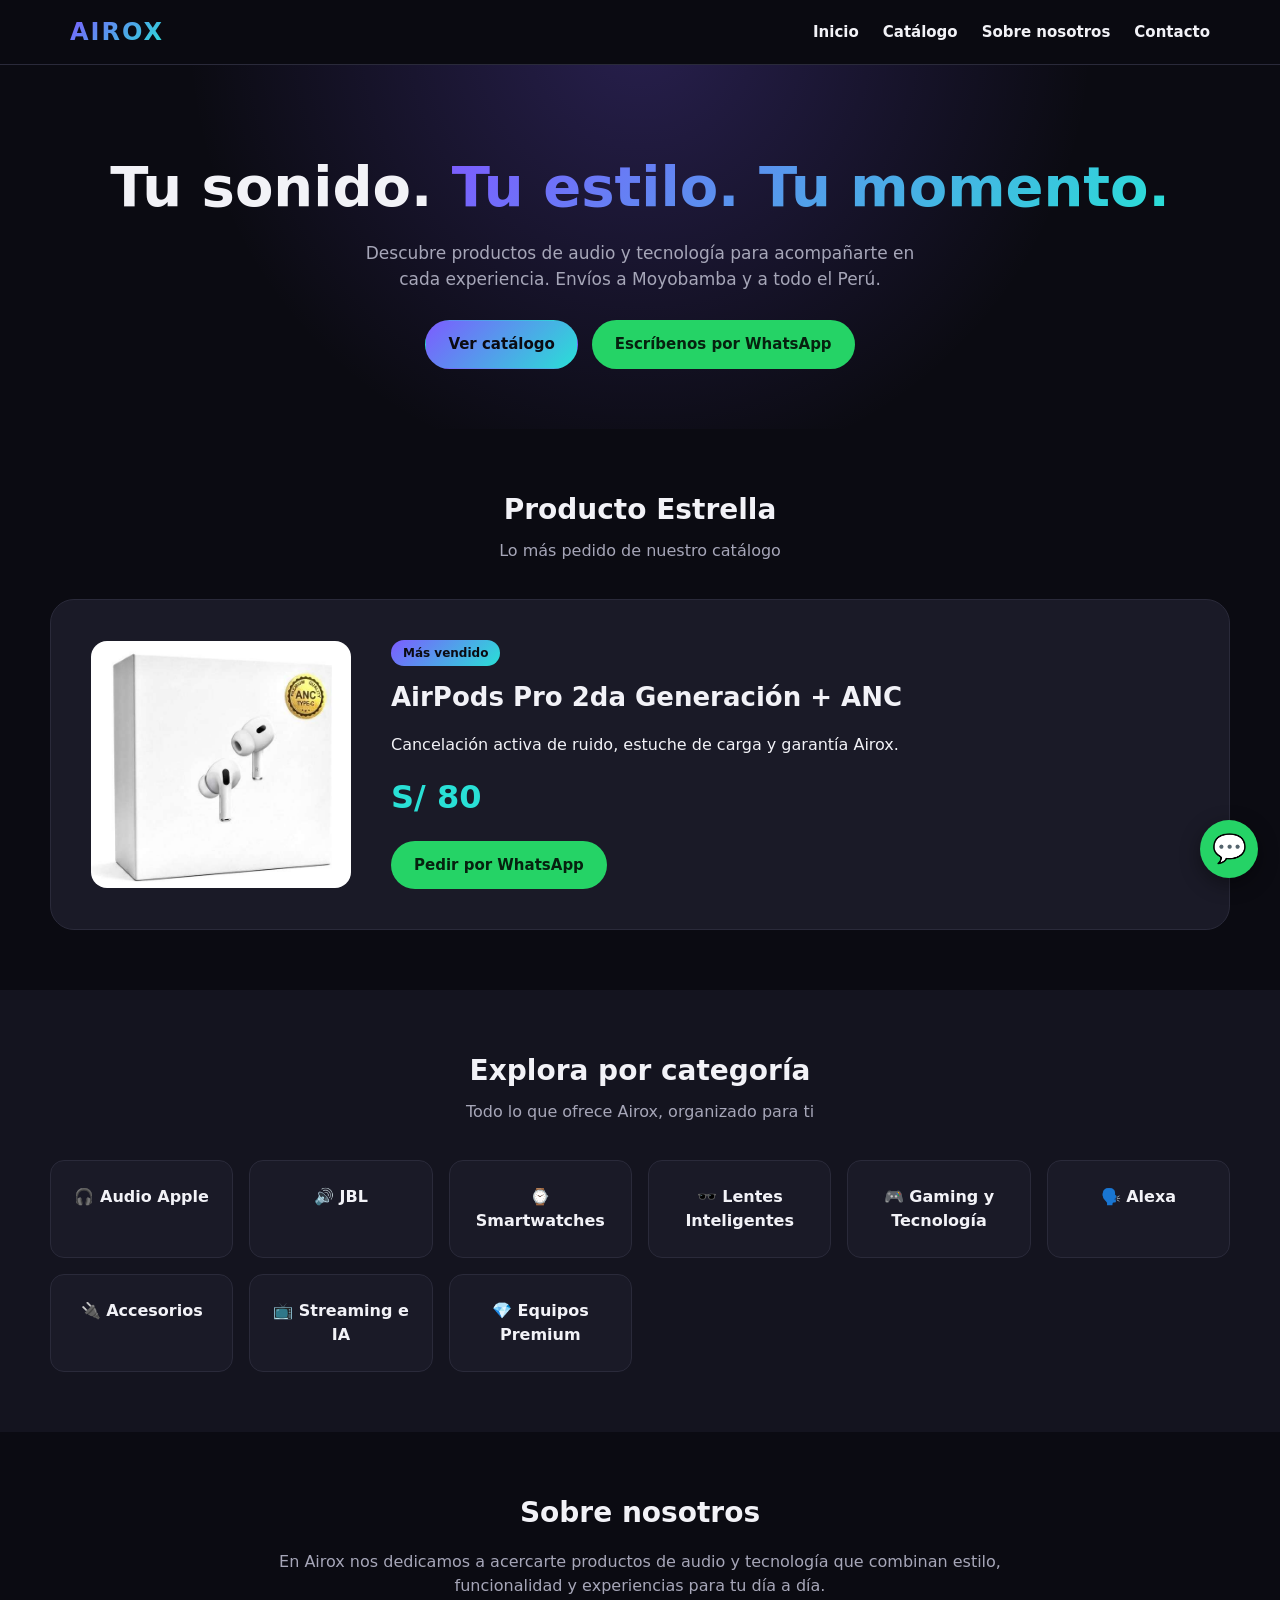
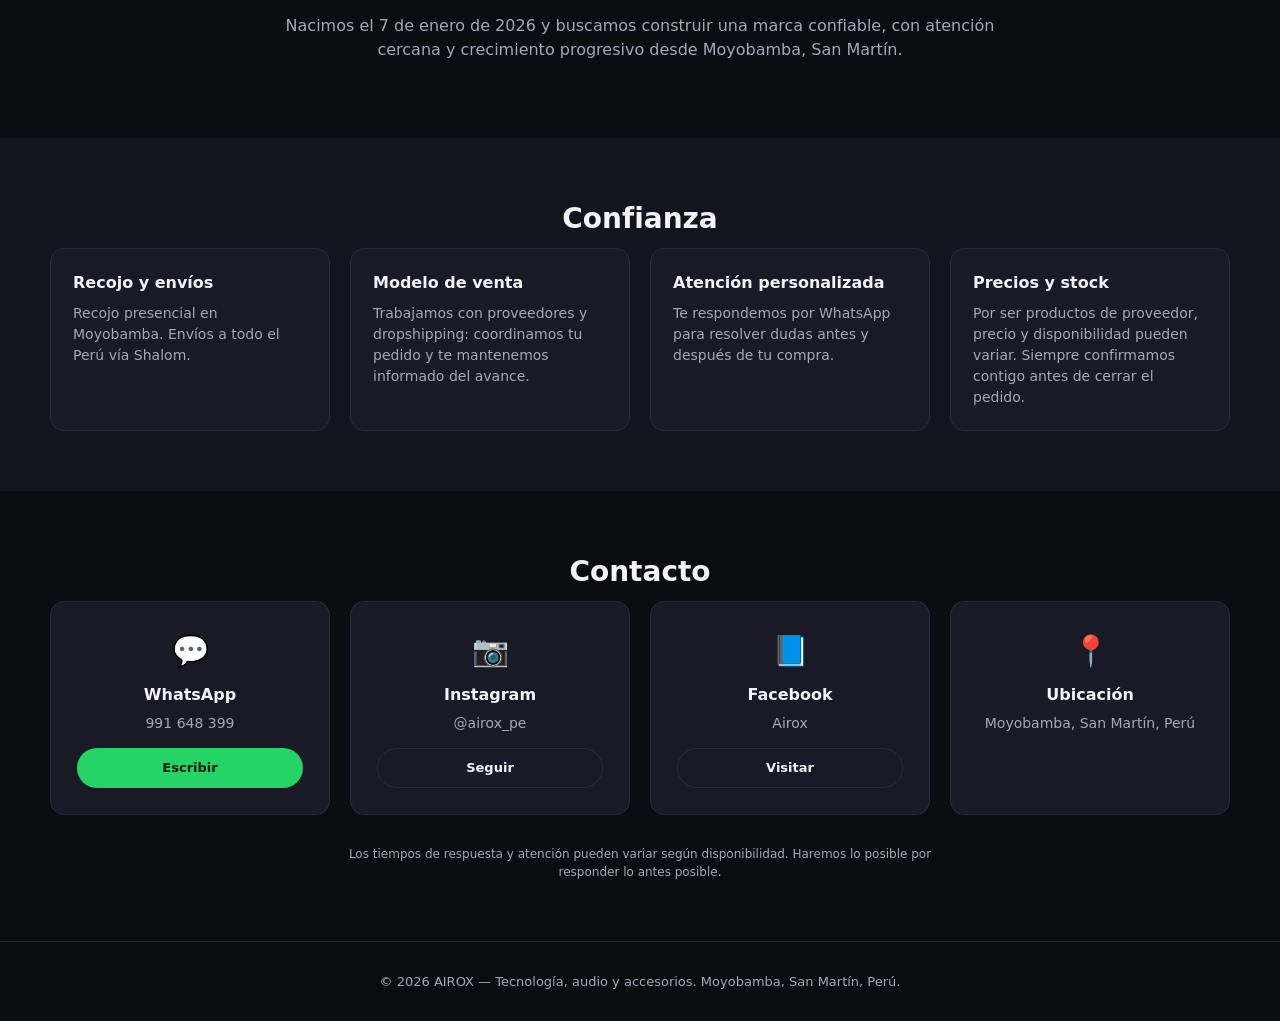
==== index.html @ a7b0555b "Sitio web AIROX: home, catalogo con 60+ productos, WhatsApp checkout" ====
<!DOCTYPE html>
<html lang="es">
<head>
<meta charset="UTF-8">
<meta name="viewport" content="width=device-width, initial-scale=1.0">
<title>AIROX — Tecnología, audio y accesorios</title>
<meta name="description" content="AIROX: AirPods, JBL, smartwatches, gaming y más. Compra online en Moyobamba y todo el Perú vía Shalom. Atención por WhatsApp.">
<link rel="icon" href="data:,">
<link rel="stylesheet" href="css/style.css">
</head>
<body>

<header class="site">
  <nav class="nav">
    <a href="index.html" class="logo">AIROX</a>
    <button class="nav-toggle" aria-label="Menú">&#9776;</button>
    <div class="nav-links">
      <a href="index.html">Inicio</a>
      <a href="catalogo.html">Catálogo</a>
      <a href="index.html#sobre-nosotros">Sobre nosotros</a>
      <a href="index.html#contacto">Contacto</a>
    </div>
  </nav>
</header>

<section class="hero">
  <h1>Tu sonido. <span class="tagline">Tu estilo. Tu momento.</span></h1>
  <p>Descubre productos de audio y tecnología para acompañarte en cada experiencia. Envíos a Moyobamba y a todo el Perú.</p>
  <div class="actions">
    <a class="btn btn-primary" href="catalogo.html">Ver catálogo</a>
    <a class="btn btn-whatsapp" target="_blank" rel="noopener" href="https://wa.me/51991648399?text=Hola%20Airox!%20Quiero%20saber%20m%C3%A1s%20de%20sus%20productos">Escríbenos por WhatsApp</a>
  </div>
</section>

<section id="destacado">
  <h2 class="section-title">Producto Estrella</h2>
  <p class="section-sub">Lo más pedido de nuestro catálogo</p>
  <div class="featured-card">
    <img src="images/products/airpods-pro-2.png" alt="AirPods Pro 2da Generación">
    <div class="featured-info">
      <span class="badge">Más vendido</span>
      <h3>AirPods Pro 2da Generación + ANC</h3>
      <p>Cancelación activa de ruido, estuche de carga y garantía Airox.</p>
      <div class="featured-price">S/ 80</div>
      <a class="btn btn-whatsapp" target="_blank" rel="noopener" href="https://wa.me/51991648399?text=Hola%20Airox!%20Quiero%20pedir%3A%20AirPods%20Pro%202da%20Generaci%C3%B3n%20%2B%20ANC%20(S%2F80)">Pedir por WhatsApp</a>
    </div>
  </div>
</section>

<section id="categorias" style="background:var(--bg-alt)">
  <h2 class="section-title">Explora por categoría</h2>
  <p class="section-sub">Todo lo que ofrece Airox, organizado para ti</p>
  <div class="cat-grid">
    <a class="cat-card" href="catalogo.html?cat=apple-audio">🎧 Audio Apple</a>
    <a class="cat-card" href="catalogo.html?cat=jbl">🔊 JBL</a>
    <a class="cat-card" href="catalogo.html?cat=wearables">⌚ Smartwatches</a>
    <a class="cat-card" href="catalogo.html?cat=lentes">🕶️ Lentes Inteligentes</a>
    <a class="cat-card" href="catalogo.html?cat=gaming-tech">🎮 Gaming y Tecnología</a>
    <a class="cat-card" href="catalogo.html?cat=alexa">🗣️ Alexa</a>
    <a class="cat-card" href="catalogo.html?cat=accesorios">🔌 Accesorios</a>
    <a class="cat-card" href="catalogo.html?cat=streaming">📺 Streaming e IA</a>
    <a class="cat-card" href="catalogo.html?cat=premium">💎 Equipos Premium</a>
  </div>
</section>

<section id="sobre-nosotros">
  <h2 class="section-title">Sobre nosotros</h2>
  <div class="about-box">
    <p>En Airox nos dedicamos a acercarte productos de audio y tecnología que combinan estilo, funcionalidad y experiencias para tu día a día.</p>
    <p>Nacimos el 7 de enero de 2026 y buscamos construir una marca confiable, con atención cercana y crecimiento progresivo desde Moyobamba, San Martín.</p>
  </div>
</section>

<section id="confianza" style="background:var(--bg-alt)">
  <h2 class="section-title">Confianza</h2>
  <div class="trust-grid">
    <div class="trust-card">
      <h4>Recojo y envíos</h4>
      <p>Recojo presencial en Moyobamba. Envíos a todo el Perú vía Shalom.</p>
    </div>
    <div class="trust-card">
      <h4>Modelo de venta</h4>
      <p>Trabajamos con proveedores y dropshipping: coordinamos tu pedido y te mantenemos informado del avance.</p>
    </div>
    <div class="trust-card">
      <h4>Atención personalizada</h4>
      <p>Te respondemos por WhatsApp para resolver dudas antes y después de tu compra.</p>
    </div>
    <div class="trust-card">
      <h4>Precios y stock</h4>
      <p>Por ser productos de proveedor, precio y disponibilidad pueden variar. Siempre confirmamos contigo antes de cerrar el pedido.</p>
    </div>
  </div>
</section>

<section id="contacto">
  <h2 class="section-title">Contacto</h2>
  <div class="contact-grid">
    <div class="contact-card">
      <div class="icon">💬</div>
      <h4>WhatsApp</h4>
      <p>991 648 399</p>
      <a class="btn btn-whatsapp btn-sm" target="_blank" rel="noopener" href="https://wa.me/51991648399">Escribir</a>
    </div>
    <div class="contact-card">
      <div class="icon">📷</div>
      <h4>Instagram</h4>
      <p>@airox_pe</p>
      <a class="btn btn-outline btn-sm" target="_blank" rel="noopener" href="https://www.instagram.com/airox_pe/">Seguir</a>
    </div>
    <div class="contact-card">
      <div class="icon">📘</div>
      <h4>Facebook</h4>
      <p>Airox</p>
      <a class="btn btn-outline btn-sm" target="_blank" rel="noopener" href="https://www.facebook.com/profile.php?id=61585965487130">Visitar</a>
    </div>
    <div class="contact-card">
      <div class="icon">📍</div>
      <h4>Ubicación</h4>
      <p>Moyobamba, San Martín, Perú</p>
    </div>
  </div>
  <p class="disclaimer">Los tiempos de respuesta y atención pueden variar según disponibilidad. Haremos lo posible por responder lo antes posible.</p>
</section>

<footer>
  &copy; 2026 AIROX — Tecnología, audio y accesorios. Moyobamba, San Martín, Perú.
</footer>

<a class="wa-float" target="_blank" rel="noopener" href="https://wa.me/51991648399" aria-label="WhatsApp">💬</a>

<script src="js/main.js"></script>
</body>
</html>
---- css/style.css ----
:root {
  --bg: #0b0b12;
  --bg-alt: #14141f;
  --card: #1a1a27;
  --border: #2a2a3a;
  --text: #f2f2f7;
  --text-dim: #a6a6b8;
  --accent: #7c5cff;
  --accent-2: #29e0d6;
  --gradient: linear-gradient(135deg, #7c5cff, #29e0d6);
  --radius: 14px;
  --maxw: 1180px;
}

* { box-sizing: border-box; }

html { scroll-behavior: smooth; }

body {
  margin: 0;
  background: var(--bg);
  color: var(--text);
  font-family: "Segoe UI", system-ui, -apple-system, sans-serif;
  line-height: 1.5;
}

a { color: inherit; text-decoration: none; }

img { max-width: 100%; display: block; }

.wrap {
  max-width: var(--maxw);
  margin: 0 auto;
  padding: 0 20px;
}

/* Header */
header.site {
  position: sticky;
  top: 0;
  z-index: 50;
  background: rgba(11, 11, 18, 0.85);
  backdrop-filter: blur(10px);
  border-bottom: 1px solid var(--border);
}

.nav {
  display: flex;
  align-items: center;
  justify-content: space-between;
  padding: 14px 20px;
  max-width: var(--maxw);
  margin: 0 auto;
}

.logo {
  font-size: 24px;
  font-weight: 800;
  letter-spacing: 2px;
  background: var(--gradient);
  -webkit-background-clip: text;
  background-clip: text;
  color: transparent;
}

.nav-links {
  display: flex;
  gap: 24px;
  font-size: 15px;
  font-weight: 600;
}

.nav-links a:hover { color: var(--accent-2); }

.nav-toggle {
  display: none;
  background: none;
  border: none;
  color: var(--text);
  font-size: 26px;
  cursor: pointer;
}

@media (max-width: 720px) {
  .nav-links {
    position: fixed;
    top: 60px;
    left: 0;
    right: 0;
    background: var(--bg-alt);
    flex-direction: column;
    padding: 18px 20px;
    gap: 16px;
    border-bottom: 1px solid var(--border);
    display: none;
  }
  .nav-links.open { display: flex; }
  .nav-toggle { display: block; }
}

/* Buttons */
.btn {
  display: inline-flex;
  align-items: center;
  gap: 8px;
  padding: 12px 22px;
  border-radius: 999px;
  font-weight: 700;
  font-size: 15px;
  border: 1px solid transparent;
  cursor: pointer;
}

.btn-primary {
  background: var(--gradient);
  color: #0b0b12;
}

.btn-outline {
  border-color: var(--border);
  color: var(--text);
}

.btn-whatsapp {
  background: #25D366;
  color: #06210f;
}

.btn-sm { padding: 9px 16px; font-size: 13px; width: 100%; justify-content: center; }

/* Hero */
.hero {
  padding: 80px 20px 60px;
  text-align: center;
  background: radial-gradient(circle at 50% -10%, rgba(124,92,255,0.25), transparent 60%);
}

.hero h1 {
  font-size: clamp(32px, 6vw, 56px);
  margin: 0 0 12px;
  font-weight: 800;
}

.hero .tagline {
  background: var(--gradient);
  -webkit-background-clip: text;
  background-clip: text;
  color: transparent;
}

.hero p {
  color: var(--text-dim);
  max-width: 560px;
  margin: 0 auto 28px;
  font-size: 17px;
}

.hero .actions {
  display: flex;
  gap: 14px;
  justify-content: center;
  flex-wrap: wrap;
}

/* Sections */
section { padding: 60px 20px; }

.section-title {
  font-size: 28px;
  font-weight: 800;
  margin: 0 0 8px;
  text-align: center;
}

.section-sub {
  text-align: center;
  color: var(--text-dim);
  margin: 0 0 36px;
}

/* Destacado */
.featured-card {
  display: flex;
  align-items: center;
  gap: 40px;
  background: var(--card);
  border: 1px solid var(--border);
  border-radius: 24px;
  padding: 40px;
  max-width: var(--maxw);
  margin: 0 auto;
  flex-wrap: wrap;
}

.featured-card img {
  width: 260px;
  margin: 0 auto;
  border-radius: 16px;
}

.featured-info { flex: 1; min-width: 240px; }

.badge {
  display: inline-block;
  background: var(--gradient);
  color: #0b0b12;
  font-weight: 700;
  font-size: 12px;
  padding: 4px 12px;
  border-radius: 999px;
  margin-bottom: 12px;
}

.featured-info h3 { font-size: 26px; margin: 0 0 10px; }
.featured-price { font-size: 32px; font-weight: 800; color: var(--accent-2); margin: 10px 0 20px; }

/* Category grid (home) */
.cat-grid {
  display: grid;
  grid-template-columns: repeat(auto-fit, minmax(180px, 1fr));
  gap: 16px;
  max-width: var(--maxw);
  margin: 0 auto;
}

.cat-card {
  background: var(--card);
  border: 1px solid var(--border);
  border-radius: var(--radius);
  padding: 24px 16px;
  text-align: center;
  font-weight: 700;
  transition: transform .15s, border-color .15s;
}

.cat-card:hover { transform: translateY(-4px); border-color: var(--accent); }

/* Product grid */
.filters {
  display: flex;
  gap: 10px;
  flex-wrap: wrap;
  justify-content: center;
  margin-bottom: 30px;
}

.filter-btn {
  padding: 8px 16px;
  border-radius: 999px;
  border: 1px solid var(--border);
  background: transparent;
  color: var(--text-dim);
  font-size: 13px;
  font-weight: 600;
  cursor: pointer;
}

.filter-btn.active {
  background: var(--gradient);
  color: #0b0b12;
  border-color: transparent;
}

.search-box {
  max-width: 420px;
  margin: 0 auto 30px;
}

.search-box input {
  width: 100%;
  padding: 12px 16px;
  border-radius: 999px;
  border: 1px solid var(--border);
  background: var(--bg-alt);
  color: var(--text);
  font-size: 15px;
}

.product-grid {
  display: grid;
  grid-template-columns: repeat(auto-fill, minmax(220px, 1fr));
  gap: 18px;
  max-width: var(--maxw);
  margin: 0 auto;
}

.product-card {
  background: var(--card);
  border: 1px solid var(--border);
  border-radius: var(--radius);
  overflow: hidden;
  display: flex;
  flex-direction: column;
}

.product-img {
  aspect-ratio: 1 / 1;
  background: #fff;
  display: flex;
  align-items: center;
  justify-content: center;
  overflow: hidden;
}

.product-img img { width: 100%; height: 100%; object-fit: contain; padding: 10px; }

.product-img.placeholder {
  background: var(--bg-alt);
  color: var(--text-dim);
  font-size: 13px;
  text-align: center;
  padding: 20px;
}

.product-body { padding: 14px 16px 16px; display: flex; flex-direction: column; gap: 8px; flex: 1; }

.product-body h4 { margin: 0; font-size: 15px; font-weight: 700; }

.product-nota { font-size: 12px; color: var(--text-dim); margin: 0; }

.product-price { font-size: 18px; font-weight: 800; color: var(--accent-2); margin: 4px 0; }

.product-price.consultar { font-size: 14px; color: var(--text-dim); }

.no-results { text-align: center; color: var(--text-dim); padding: 40px 0; grid-column: 1/-1; }

/* Sobre nosotros / confianza */
.about-box, .trust-grid {
  max-width: 760px;
  margin: 0 auto;
  color: var(--text-dim);
  font-size: 16px;
  text-align: center;
}

.trust-grid {
  max-width: var(--maxw);
  display: grid;
  grid-template-columns: repeat(auto-fit, minmax(220px, 1fr));
  gap: 20px;
  text-align: left;
}

.trust-card {
  background: var(--card);
  border: 1px solid var(--border);
  border-radius: var(--radius);
  padding: 22px;
}

.trust-card h4 { margin: 0 0 8px; color: var(--text); }
.trust-card p { margin: 0; font-size: 14px; }

/* Contacto */
.contact-grid {
  display: grid;
  grid-template-columns: repeat(auto-fit, minmax(220px, 1fr));
  gap: 20px;
  max-width: var(--maxw);
  margin: 0 auto;
}

.contact-card {
  background: var(--card);
  border: 1px solid var(--border);
  border-radius: var(--radius);
  padding: 26px;
  text-align: center;
}

.contact-card .icon { font-size: 30px; margin-bottom: 10px; }
.contact-card h4 { margin: 0 0 6px; }
.contact-card p { color: var(--text-dim); font-size: 14px; margin: 0 0 14px; }

/* Footer */
footer {
  border-top: 1px solid var(--border);
  padding: 30px 20px;
  text-align: center;
  color: var(--text-dim);
  font-size: 13px;
}

/* Floating WhatsApp button */
.wa-float {
  position: fixed;
  bottom: 22px;
  right: 22px;
  background: #25D366;
  color: #06210f;
  width: 58px;
  height: 58px;
  border-radius: 50%;
  display: flex;
  align-items: center;
  justify-content: center;
  font-size: 28px;
  box-shadow: 0 6px 20px rgba(0,0,0,0.4);
  z-index: 60;
}

.disclaimer {
  text-align: center;
  color: var(--text-dim);
  font-size: 12px;
  max-width: 640px;
  margin: 30px auto 0;
}
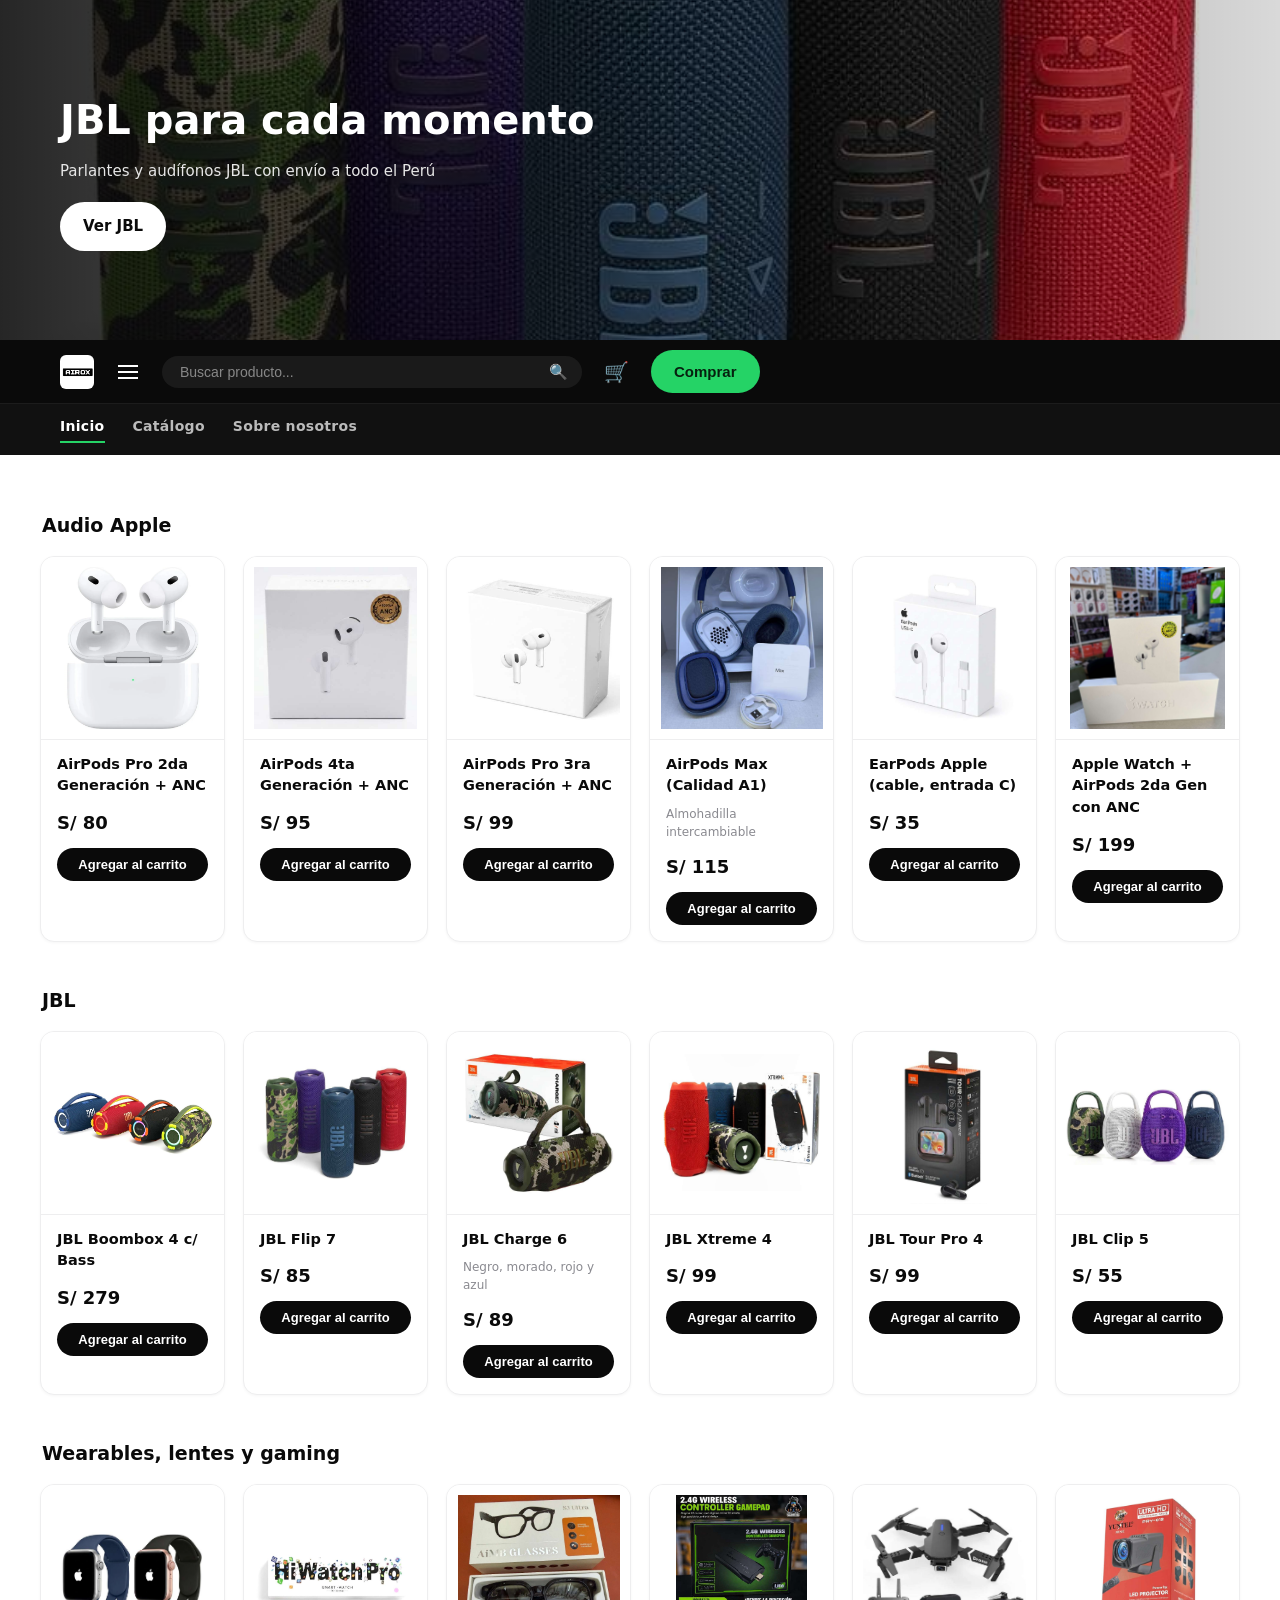
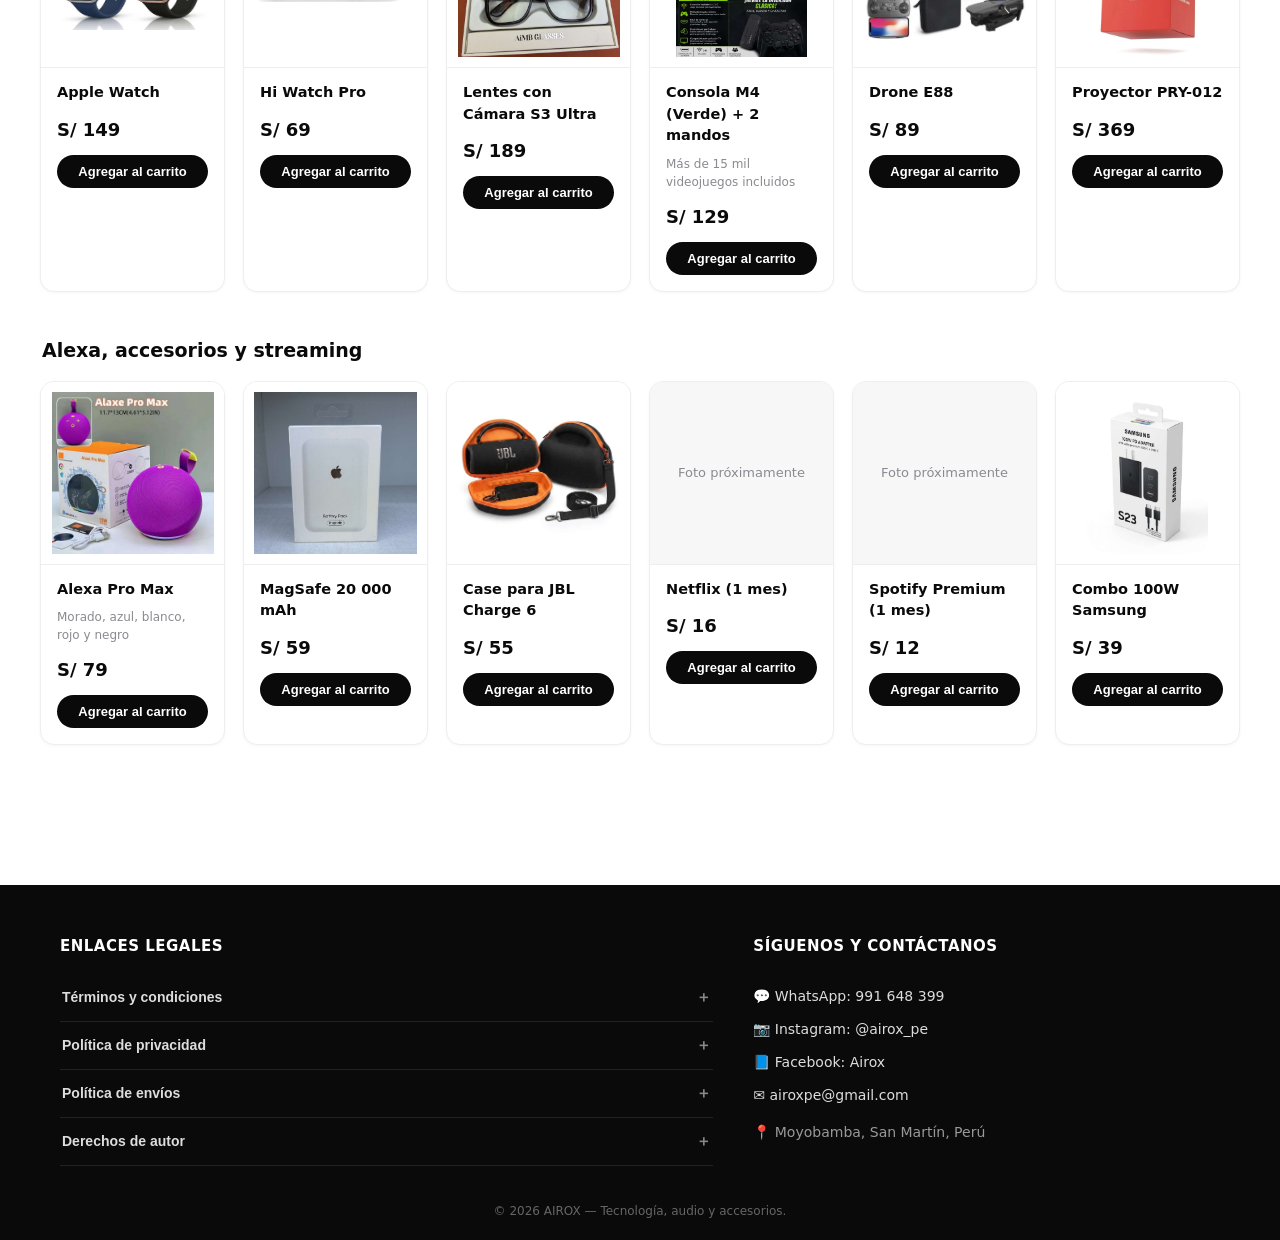
==== commit a6ff2ac8: "Rediseno completo: tema blanco/negro, carrusel hero, carrito con WhatsApp, menu de categorias, tabs " ====
--- a/index.html
+++ b/index.html
@@ -5,130 +5,27 @@
 <meta name="viewport" content="width=device-width, initial-scale=1.0">
 <title>AIROX — Tecnología, audio y accesorios</title>
 <meta name="description" content="AIROX: AirPods, JBL, smartwatches, gaming y más. Compra online en Moyobamba y todo el Perú vía Shalom. Atención por WhatsApp.">
-<link rel="icon" href="data:,">
+<link rel="icon" href="images/brand/favicon.jpg">
 <link rel="stylesheet" href="css/style.css">
 </head>
 <body>
 
-<header class="site">
-  <nav class="nav">
-    <a href="index.html" class="logo">AIROX</a>
-    <button class="nav-toggle" aria-label="Menú">&#9776;</button>
-    <div class="nav-links">
-      <a href="index.html">Inicio</a>
-      <a href="catalogo.html">Catálogo</a>
-      <a href="index.html#sobre-nosotros">Sobre nosotros</a>
-      <a href="index.html#contacto">Contacto</a>
-    </div>
-  </nav>
-</header>
+<div id="site-header"></div>
 
-<section class="hero">
-  <h1>Tu sonido. <span class="tagline">Tu estilo. Tu momento.</span></h1>
-  <p>Descubre productos de audio y tecnología para acompañarte en cada experiencia. Envíos a Moyobamba y a todo el Perú.</p>
-  <div class="actions">
-    <a class="btn btn-primary" href="catalogo.html">Ver catálogo</a>
-    <a class="btn btn-whatsapp" target="_blank" rel="noopener" href="https://wa.me/51991648399?text=Hola%20Airox!%20Quiero%20saber%20m%C3%A1s%20de%20sus%20productos">Escríbenos por WhatsApp</a>
-  </div>
-</section>
+<section id="featured-home"></section>
 
-<section id="destacado">
-  <h2 class="section-title">Producto Estrella</h2>
-  <p class="section-sub">Lo más pedido de nuestro catálogo</p>
-  <div class="featured-card">
-    <img src="images/products/airpods-pro-2.png" alt="AirPods Pro 2da Generación">
-    <div class="featured-info">
-      <span class="badge">Más vendido</span>
-      <h3>AirPods Pro 2da Generación + ANC</h3>
-      <p>Cancelación activa de ruido, estuche de carga y garantía Airox.</p>
-      <div class="featured-price">S/ 80</div>
-      <a class="btn btn-whatsapp" target="_blank" rel="noopener" href="https://wa.me/51991648399?text=Hola%20Airox!%20Quiero%20pedir%3A%20AirPods%20Pro%202da%20Generaci%C3%B3n%20%2B%20ANC%20(S%2F80)">Pedir por WhatsApp</a>
-    </div>
-  </div>
-</section>
+<div id="site-footer"></div>
 
-<section id="categorias" style="background:var(--bg-alt)">
-  <h2 class="section-title">Explora por categoría</h2>
-  <p class="section-sub">Todo lo que ofrece Airox, organizado para ti</p>
-  <div class="cat-grid">
-    <a class="cat-card" href="catalogo.html?cat=apple-audio">🎧 Audio Apple</a>
-    <a class="cat-card" href="catalogo.html?cat=jbl">🔊 JBL</a>
-    <a class="cat-card" href="catalogo.html?cat=wearables">⌚ Smartwatches</a>
-    <a class="cat-card" href="catalogo.html?cat=lentes">🕶️ Lentes Inteligentes</a>
-    <a class="cat-card" href="catalogo.html?cat=gaming-tech">🎮 Gaming y Tecnología</a>
-    <a class="cat-card" href="catalogo.html?cat=alexa">🗣️ Alexa</a>
-    <a class="cat-card" href="catalogo.html?cat=accesorios">🔌 Accesorios</a>
-    <a class="cat-card" href="catalogo.html?cat=streaming">📺 Streaming e IA</a>
-    <a class="cat-card" href="catalogo.html?cat=premium">💎 Equipos Premium</a>
-  </div>
-</section>
-
-<section id="sobre-nosotros">
-  <h2 class="section-title">Sobre nosotros</h2>
-  <div class="about-box">
-    <p>En Airox nos dedicamos a acercarte productos de audio y tecnología que combinan estilo, funcionalidad y experiencias para tu día a día.</p>
-    <p>Nacimos el 7 de enero de 2026 y buscamos construir una marca confiable, con atención cercana y crecimiento progresivo desde Moyobamba, San Martín.</p>
-  </div>
-</section>
-
-<section id="confianza" style="background:var(--bg-alt)">
-  <h2 class="section-title">Confianza</h2>
-  <div class="trust-grid">
-    <div class="trust-card">
-      <h4>Recojo y envíos</h4>
-      <p>Recojo presencial en Moyobamba. Envíos a todo el Perú vía Shalom.</p>
-    </div>
-    <div class="trust-card">
-      <h4>Modelo de venta</h4>
-      <p>Trabajamos con proveedores y dropshipping: coordinamos tu pedido y te mantenemos informado del avance.</p>
-    </div>
-    <div class="trust-card">
-      <h4>Atención personalizada</h4>
-      <p>Te respondemos por WhatsApp para resolver dudas antes y después de tu compra.</p>
-    </div>
-    <div class="trust-card">
-      <h4>Precios y stock</h4>
-      <p>Por ser productos de proveedor, precio y disponibilidad pueden variar. Siempre confirmamos contigo antes de cerrar el pedido.</p>
-    </div>
-  </div>
-</section>
-
-<section id="contacto">
-  <h2 class="section-title">Contacto</h2>
-  <div class="contact-grid">
-    <div class="contact-card">
-      <div class="icon">💬</div>
-      <h4>WhatsApp</h4>
-      <p>991 648 399</p>
-      <a class="btn btn-whatsapp btn-sm" target="_blank" rel="noopener" href="https://wa.me/51991648399">Escribir</a>
-    </div>
-    <div class="contact-card">
-      <div class="icon">📷</div>
-      <h4>Instagram</h4>
-      <p>@airox_pe</p>
-      <a class="btn btn-outline btn-sm" target="_blank" rel="noopener" href="https://www.instagram.com/airox_pe/">Seguir</a>
-    </div>
-    <div class="contact-card">
-      <div class="icon">📘</div>
-      <h4>Facebook</h4>
-      <p>Airox</p>
-      <a class="btn btn-outline btn-sm" target="_blank" rel="noopener" href="https://www.facebook.com/profile.php?id=61585965487130">Visitar</a>
-    </div>
-    <div class="contact-card">
-      <div class="icon">📍</div>
-      <h4>Ubicación</h4>
-      <p>Moyobamba, San Martín, Perú</p>
-    </div>
-  </div>
-  <p class="disclaimer">Los tiempos de respuesta y atención pueden variar según disponibilidad. Haremos lo posible por responder lo antes posible.</p>
-</section>
-
-<footer>
-  &copy; 2026 AIROX — Tecnología, audio y accesorios. Moyobamba, San Martín, Perú.
-</footer>
-
-<a class="wa-float" target="_blank" rel="noopener" href="https://wa.me/51991648399" aria-label="WhatsApp">💬</a>
-
+<script src="js/products.js"></script>
+<script src="js/legal-content.js"></script>
 <script src="js/main.js"></script>
+<script src="js/cart.js"></script>
+<script src="js/components.js"></script>
+<script>
+  document.addEventListener("DOMContentLoaded", () => {
+    renderLayout("inicio");
+    renderFeaturedRows("featured-home");
+  });
+</script>
 </body>
 </html>
--- a/css/style.css
+++ b/css/style.css
@@ -1,15 +1,15 @@
 :root {
-  --bg: #0b0b12;
-  --bg-alt: #14141f;
-  --card: #1a1a27;
-  --border: #2a2a3a;
-  --text: #f2f2f7;
-  --text-dim: #a6a6b8;
-  --accent: #7c5cff;
-  --accent-2: #29e0d6;
-  --gradient: linear-gradient(135deg, #7c5cff, #29e0d6);
+  --black: #0a0a0a;
+  --white: #ffffff;
+  --gray-50: #f7f7f8;
+  --gray-100: #eeeeef;
+  --gray-300: #d5d5d8;
+  --gray-500: #8a8a90;
+  --gray-700: #333338;
+  --whatsapp: #25D366;
+  --whatsapp-dark: #128C4A;
   --radius: 14px;
-  --maxw: 1180px;
+  --maxw: 1200px;
 }
 
 * { box-sizing: border-box; }
@@ -18,15 +18,15 @@
 
 body {
   margin: 0;
-  background: var(--bg);
-  color: var(--text);
+  background: var(--white);
+  color: var(--black);
   font-family: "Segoe UI", system-ui, -apple-system, sans-serif;
   line-height: 1.5;
 }
 
 a { color: inherit; text-decoration: none; }
-
 img { max-width: 100%; display: block; }
+ul, ol { padding-left: 22px; }
 
 .wrap {
   max-width: var(--maxw);
@@ -34,71 +34,333 @@
   padding: 0 20px;
 }
 
-/* Header */
+/* ============ HERO CAROUSEL ============ */
+.hero-carousel {
+  position: relative;
+  width: 100%;
+  height: 340px;
+  overflow: hidden;
+  background: var(--black);
+}
+
+.hero-slide {
+  position: absolute;
+  inset: 0;
+  background-size: cover;
+  background-position: center;
+  opacity: 0;
+  transition: opacity 1s ease;
+  display: flex;
+  align-items: center;
+}
+
+.hero-slide.active { opacity: 1; }
+
+.hero-slide::before {
+  content: "";
+  position: absolute;
+  inset: 0;
+  background: linear-gradient(90deg, rgba(0,0,0,0.85) 0%, rgba(0,0,0,0.45) 55%, rgba(0,0,0,0.15) 100%);
+}
+
+.hero-slide-overlay {
+  position: relative;
+  z-index: 1;
+  color: var(--white);
+  max-width: var(--maxw);
+  margin: 0 auto;
+  padding: 0 20px;
+  width: 100%;
+}
+
+.hero-slide-overlay h2 {
+  font-size: clamp(24px, 4.5vw, 40px);
+  margin: 0 0 10px;
+  font-weight: 800;
+  max-width: 560px;
+}
+
+.hero-slide-overlay p {
+  color: #e6e6e6;
+  margin: 0 0 20px;
+  max-width: 480px;
+  font-size: 15px;
+}
+
+@media (max-width: 720px) {
+  .hero-carousel { height: 300px; }
+  .hero-slide::before { background: linear-gradient(180deg, rgba(0,0,0,0.55) 0%, rgba(0,0,0,0.85) 100%); }
+}
+
+/* ============ HEADER: utility bar + tabs ============ */
 header.site {
   position: sticky;
   top: 0;
   z-index: 50;
-  background: rgba(11, 11, 18, 0.85);
-  backdrop-filter: blur(10px);
-  border-bottom: 1px solid var(--border);
-}
-
-.nav {
-  display: flex;
-  align-items: center;
-  justify-content: space-between;
-  padding: 14px 20px;
-  max-width: var(--maxw);
-  margin: 0 auto;
-}
-
-.logo {
-  font-size: 24px;
-  font-weight: 800;
-  letter-spacing: 2px;
-  background: var(--gradient);
-  -webkit-background-clip: text;
-  background-clip: text;
-  color: transparent;
-}
-
-.nav-links {
-  display: flex;
-  gap: 24px;
-  font-size: 15px;
-  font-weight: 600;
-}
-
-.nav-links a:hover { color: var(--accent-2); }
-
-.nav-toggle {
-  display: none;
+}
+
+.utility-bar {
+  background: var(--black);
+  border-bottom: 1px solid #1c1c1c;
+}
+
+.utility-inner {
+  display: flex;
+  align-items: center;
+  gap: 16px;
+  padding: 10px 20px;
+}
+
+.logo-link { flex-shrink: 0; display: flex; }
+.logo-img { height: 34px; border-radius: 6px; }
+
+.icon-btn {
   background: none;
   border: none;
-  color: var(--text);
-  font-size: 26px;
-  cursor: pointer;
-}
-
-@media (max-width: 720px) {
-  .nav-links {
-    position: fixed;
-    top: 60px;
-    left: 0;
-    right: 0;
-    background: var(--bg-alt);
-    flex-direction: column;
-    padding: 18px 20px;
-    gap: 16px;
-    border-bottom: 1px solid var(--border);
-    display: none;
-  }
-  .nav-links.open { display: flex; }
-  .nav-toggle { display: block; }
-}
-
-/* Buttons */
+  color: var(--white);
+  font-size: 20px;
+  cursor: pointer;
+  display: flex;
+  align-items: center;
+  padding: 6px;
+  position: relative;
+}
+
+#hamburger-btn { display: flex; flex-direction: column; gap: 4px; padding: 8px; }
+#hamburger-btn span { width: 20px; height: 2px; background: var(--white); display: block; }
+
+.search-wrap {
+  flex: 1;
+  display: flex;
+  align-items: center;
+  background: #1a1a1a;
+  border-radius: 999px;
+  padding: 6px 8px 6px 16px;
+  max-width: 420px;
+}
+
+.search-wrap input {
+  flex: 1;
+  background: none;
+  border: none;
+  outline: none;
+  color: var(--white);
+  font-size: 14px;
+  min-width: 0;
+}
+
+.search-wrap input::placeholder { color: #888; }
+.search-wrap button { background: none; border: none; color: var(--white); cursor: pointer; font-size: 15px; }
+
+.cart-btn { }
+.cart-badge {
+  position: absolute;
+  top: -2px;
+  right: -2px;
+  background: var(--whatsapp);
+  color: #06210f;
+  font-size: 10px;
+  font-weight: 800;
+  width: 17px;
+  height: 17px;
+  border-radius: 50%;
+  align-items: center;
+  justify-content: center;
+  display: none;
+}
+
+.comprar-btn { flex-shrink: 0; padding: 10px 20px; font-size: 14px; }
+
+.tabs-bar {
+  background: #111;
+}
+
+.tabs-inner {
+  display: flex;
+  gap: 28px;
+  padding: 12px 20px;
+}
+
+.tabs-inner a {
+  color: #bbb;
+  font-weight: 700;
+  font-size: 14px;
+  letter-spacing: 0.3px;
+  padding-bottom: 4px;
+  border-bottom: 2px solid transparent;
+}
+
+.tabs-inner a.active, .tabs-inner a:hover {
+  color: var(--white);
+  border-bottom-color: var(--whatsapp);
+}
+
+@media (max-width: 640px) {
+  .utility-inner { flex-wrap: wrap; row-gap: 10px; }
+  .search-wrap { order: 5; flex-basis: 100%; max-width: none; }
+  .comprar-btn { padding: 8px 14px; font-size: 13px; }
+  .tabs-inner { gap: 18px; justify-content: center; }
+}
+
+/* ============ DRAWERS (categorías + carrito) ============ */
+.drawer-overlay {
+  position: fixed;
+  inset: 0;
+  background: rgba(0,0,0,0.5);
+  z-index: 90;
+  opacity: 0;
+  pointer-events: none;
+  transition: opacity .2s ease;
+}
+
+.drawer-overlay.visible { opacity: 1; pointer-events: auto; }
+
+.side-drawer {
+  position: fixed;
+  top: 0;
+  bottom: 0;
+  left: -320px;
+  width: 300px;
+  background: var(--black);
+  color: var(--white);
+  z-index: 95;
+  transition: left .25s ease;
+  display: flex;
+  flex-direction: column;
+}
+
+.side-drawer.open { left: 0; }
+
+.cart-drawer {
+  left: auto;
+  right: -360px;
+  width: 340px;
+  transition: right .25s ease;
+}
+
+.cart-drawer.open { left: auto; right: 0; }
+
+.drawer-header {
+  display: flex;
+  align-items: center;
+  justify-content: space-between;
+  padding: 18px 20px;
+  border-bottom: 1px solid #222;
+  font-weight: 800;
+  font-size: 16px;
+}
+
+.drawer-close {
+  background: none;
+  border: none;
+  color: var(--white);
+  font-size: 18px;
+  cursor: pointer;
+}
+
+.drawer-body {
+  padding: 16px 20px;
+  overflow-y: auto;
+  flex: 1;
+}
+
+.category-links {
+  display: flex;
+  flex-direction: column;
+  gap: 2px;
+}
+
+.category-links a {
+  padding: 12px 8px;
+  color: #e6e6e6;
+  font-weight: 600;
+  font-size: 14px;
+  border-radius: 8px;
+  letter-spacing: 0.2px;
+}
+
+.category-links a:hover { background: #1a1a1a; color: var(--white); }
+
+/* Cart drawer contents */
+.cart-empty { color: #999; text-align: center; padding: 40px 10px; font-size: 14px; }
+
+.cart-item {
+  display: flex;
+  gap: 10px;
+  align-items: center;
+  padding: 10px 0;
+  border-bottom: 1px solid #1f1f1f;
+}
+
+.cart-item-img {
+  width: 52px;
+  height: 52px;
+  background: #fff;
+  border-radius: 8px;
+  flex-shrink: 0;
+  overflow: hidden;
+}
+
+.cart-item-img img { width: 100%; height: 100%; object-fit: contain; }
+
+.cart-item-info { flex: 1; min-width: 0; }
+.cart-item-name { margin: 0; font-size: 13px; font-weight: 700; line-height: 1.3; }
+.cart-item-price { margin: 2px 0 4px; font-size: 12px; color: #aaa; }
+
+.cart-item-qty {
+  display: flex;
+  align-items: center;
+  gap: 10px;
+}
+
+.cart-item-qty button {
+  width: 22px;
+  height: 22px;
+  border-radius: 50%;
+  border: 1px solid #444;
+  background: none;
+  color: var(--white);
+  cursor: pointer;
+  font-size: 14px;
+  line-height: 1;
+}
+
+.cart-item-qty span { font-size: 13px; font-weight: 700; }
+
+.cart-item-remove {
+  background: none;
+  border: none;
+  color: #777;
+  cursor: pointer;
+  font-size: 13px;
+  flex-shrink: 0;
+}
+
+.cart-discount-note {
+  margin-top: 14px;
+  font-size: 12px;
+  color: #aaa;
+  background: #161616;
+  border-radius: 10px;
+  padding: 12px;
+  line-height: 1.5;
+}
+
+.cart-total-row {
+  display: flex;
+  justify-content: space-between;
+  align-items: baseline;
+  margin: 16px 0 12px;
+  font-weight: 700;
+  font-size: 15px;
+}
+
+.cart-total-amount { font-size: 19px; }
+.cart-note-inline { display: block; font-size: 11px; color: #999; font-weight: 400; }
+
+.cart-checkout { width: 100%; justify-content: center; }
+
+/* ============ Buttons ============ */
 .btn {
   display: inline-flex;
   align-items: center;
@@ -111,131 +373,33 @@
   cursor: pointer;
 }
 
-.btn-primary {
-  background: var(--gradient);
-  color: #0b0b12;
-}
-
-.btn-outline {
-  border-color: var(--border);
-  color: var(--text);
-}
-
-.btn-whatsapp {
-  background: #25D366;
-  color: #06210f;
-}
-
+.btn-primary { background: var(--white); color: var(--black); }
+.btn-outline { border-color: var(--gray-300); color: var(--black); }
+.btn-whatsapp { background: var(--whatsapp); color: #06210f; }
+.btn-whatsapp:hover { background: var(--whatsapp-dark); color: var(--white); }
 .btn-sm { padding: 9px 16px; font-size: 13px; width: 100%; justify-content: center; }
 
-/* Hero */
-.hero {
-  padding: 80px 20px 60px;
-  text-align: center;
-  background: radial-gradient(circle at 50% -10%, rgba(124,92,255,0.25), transparent 60%);
-}
-
-.hero h1 {
-  font-size: clamp(32px, 6vw, 56px);
-  margin: 0 0 12px;
+/* ============ Sections ============ */
+section { padding: 56px 20px; }
+
+.section-title { font-size: 27px; font-weight: 800; margin: 0 0 6px; text-align: center; }
+.section-sub { text-align: center; color: var(--gray-500); margin: 0 0 32px; }
+
+/* ============ Home: filas de destacados ============ */
+.featured-row { max-width: var(--maxw); margin: 0 auto 44px; }
+.featured-row h3 {
+  font-size: 19px;
   font-weight: 800;
-}
-
-.hero .tagline {
-  background: var(--gradient);
-  -webkit-background-clip: text;
-  background-clip: text;
-  color: transparent;
-}
-
-.hero p {
-  color: var(--text-dim);
-  max-width: 560px;
-  margin: 0 auto 28px;
-  font-size: 17px;
-}
-
-.hero .actions {
-  display: flex;
-  gap: 14px;
-  justify-content: center;
-  flex-wrap: wrap;
-}
-
-/* Sections */
-section { padding: 60px 20px; }
-
-.section-title {
-  font-size: 28px;
-  font-weight: 800;
-  margin: 0 0 8px;
-  text-align: center;
-}
-
-.section-sub {
-  text-align: center;
-  color: var(--text-dim);
-  margin: 0 0 36px;
-}
-
-/* Destacado */
-.featured-card {
-  display: flex;
-  align-items: center;
-  gap: 40px;
-  background: var(--card);
-  border: 1px solid var(--border);
-  border-radius: 24px;
-  padding: 40px;
-  max-width: var(--maxw);
-  margin: 0 auto;
-  flex-wrap: wrap;
-}
-
-.featured-card img {
-  width: 260px;
-  margin: 0 auto;
-  border-radius: 16px;
-}
-
-.featured-info { flex: 1; min-width: 240px; }
-
-.badge {
-  display: inline-block;
-  background: var(--gradient);
-  color: #0b0b12;
-  font-weight: 700;
-  font-size: 12px;
-  padding: 4px 12px;
-  border-radius: 999px;
-  margin-bottom: 12px;
-}
-
-.featured-info h3 { font-size: 26px; margin: 0 0 10px; }
-.featured-price { font-size: 32px; font-weight: 800; color: var(--accent-2); margin: 10px 0 20px; }
-
-/* Category grid (home) */
-.cat-grid {
-  display: grid;
-  grid-template-columns: repeat(auto-fit, minmax(180px, 1fr));
-  gap: 16px;
-  max-width: var(--maxw);
-  margin: 0 auto;
-}
-
-.cat-card {
-  background: var(--card);
-  border: 1px solid var(--border);
-  border-radius: var(--radius);
-  padding: 24px 16px;
-  text-align: center;
-  font-weight: 700;
-  transition: transform .15s, border-color .15s;
-}
-
-.cat-card:hover { transform: translateY(-4px); border-color: var(--accent); }
-
-/* Product grid */
+  margin: 0 0 16px;
+  padding-left: 2px;
+}
+
+.featured-row .product-grid { grid-template-columns: repeat(6, 1fr); }
+
+@media (max-width: 1080px) { .featured-row .product-grid { grid-template-columns: repeat(3, 1fr); } }
+@media (max-width: 620px) { .featured-row .product-grid { grid-template-columns: repeat(2, 1fr); } }
+
+/* ============ Product grid / cards ============ */
 .filters {
   display: flex;
   gap: 10px;
@@ -247,162 +411,206 @@
 .filter-btn {
   padding: 8px 16px;
   border-radius: 999px;
-  border: 1px solid var(--border);
+  border: 1px solid var(--gray-300);
   background: transparent;
-  color: var(--text-dim);
+  color: var(--gray-700);
   font-size: 13px;
   font-weight: 600;
   cursor: pointer;
 }
 
-.filter-btn.active {
-  background: var(--gradient);
-  color: #0b0b12;
-  border-color: transparent;
-}
-
-.search-box {
-  max-width: 420px;
-  margin: 0 auto 30px;
-}
+.filter-btn.active { background: var(--black); color: var(--white); border-color: var(--black); }
+
+.search-box { max-width: 420px; margin: 0 auto 30px; }
 
 .search-box input {
   width: 100%;
   padding: 12px 16px;
   border-radius: 999px;
-  border: 1px solid var(--border);
-  background: var(--bg-alt);
-  color: var(--text);
+  border: 1px solid var(--gray-300);
+  background: var(--gray-50);
+  color: var(--black);
   font-size: 15px;
 }
 
 .product-grid {
   display: grid;
-  grid-template-columns: repeat(auto-fill, minmax(220px, 1fr));
+  grid-template-columns: repeat(auto-fill, minmax(200px, 1fr));
   gap: 18px;
   max-width: var(--maxw);
   margin: 0 auto;
 }
 
 .product-card {
-  background: var(--card);
-  border: 1px solid var(--border);
+  background: var(--white);
+  border: 1px solid var(--gray-100);
   border-radius: var(--radius);
   overflow: hidden;
   display: flex;
   flex-direction: column;
-}
+  box-shadow: 0 1px 3px rgba(0,0,0,0.04);
+}
+
+.product-card:hover { box-shadow: 0 6px 18px rgba(0,0,0,0.08); }
 
 .product-img {
   aspect-ratio: 1 / 1;
-  background: #fff;
+  background: var(--white);
   display: flex;
   align-items: center;
   justify-content: center;
   overflow: hidden;
+  border-bottom: 1px solid var(--gray-100);
 }
 
 .product-img img { width: 100%; height: 100%; object-fit: contain; padding: 10px; }
 
 .product-img.placeholder {
-  background: var(--bg-alt);
-  color: var(--text-dim);
+  background: var(--gray-50);
+  color: var(--gray-500);
   font-size: 13px;
   text-align: center;
   padding: 20px;
 }
 
 .product-body { padding: 14px 16px 16px; display: flex; flex-direction: column; gap: 8px; flex: 1; }
-
-.product-body h4 { margin: 0; font-size: 15px; font-weight: 700; }
-
-.product-nota { font-size: 12px; color: var(--text-dim); margin: 0; }
-
-.product-price { font-size: 18px; font-weight: 800; color: var(--accent-2); margin: 4px 0; }
-
-.product-price.consultar { font-size: 14px; color: var(--text-dim); }
-
-.no-results { text-align: center; color: var(--text-dim); padding: 40px 0; grid-column: 1/-1; }
-
-/* Sobre nosotros / confianza */
-.about-box, .trust-grid {
-  max-width: 760px;
+.product-body h4 { margin: 0; font-size: 14.5px; font-weight: 700; }
+.product-nota { font-size: 12px; color: var(--gray-500); margin: 0; }
+.product-price { font-size: 18px; font-weight: 800; margin: 4px 0; }
+.product-price.consultar { font-size: 14px; color: var(--gray-500); }
+
+.product-actions { display: flex; gap: 8px; }
+.btn-add-cart {
+  flex: 1;
+  background: var(--black);
+  color: var(--white);
+  border: none;
+  border-radius: 999px;
+  padding: 9px 12px;
+  font-size: 13px;
+  font-weight: 700;
+  cursor: pointer;
+}
+.btn-add-cart:hover { background: #222; }
+.btn-add-cart.added { background: var(--whatsapp-dark); }
+
+.no-results { text-align: center; color: var(--gray-500); padding: 40px 0; grid-column: 1/-1; }
+
+/* ============ Sobre nosotros ============ */
+.about-hero {
+  text-align: center;
+  padding: 60px 20px 20px;
+}
+
+.about-box {
+  max-width: 720px;
   margin: 0 auto;
-  color: var(--text-dim);
-  font-size: 16px;
-  text-align: center;
-}
+  color: var(--gray-700);
+  font-size: 16.5px;
+}
+
+.about-box p { margin: 0 0 18px; }
 
 .trust-grid {
   max-width: var(--maxw);
   display: grid;
   grid-template-columns: repeat(auto-fit, minmax(220px, 1fr));
   gap: 20px;
-  text-align: left;
+  margin: 0 auto;
 }
 
 .trust-card {
-  background: var(--card);
-  border: 1px solid var(--border);
+  background: var(--gray-50);
+  border: 1px solid var(--gray-100);
   border-radius: var(--radius);
   padding: 22px;
 }
 
-.trust-card h4 { margin: 0 0 8px; color: var(--text); }
-.trust-card p { margin: 0; font-size: 14px; }
-
-/* Contacto */
-.contact-grid {
-  display: grid;
-  grid-template-columns: repeat(auto-fit, minmax(220px, 1fr));
-  gap: 20px;
-  max-width: var(--maxw);
-  margin: 0 auto;
-}
-
-.contact-card {
-  background: var(--card);
-  border: 1px solid var(--border);
-  border-radius: var(--radius);
-  padding: 26px;
-  text-align: center;
-}
-
-.contact-card .icon { font-size: 30px; margin-bottom: 10px; }
-.contact-card h4 { margin: 0 0 6px; }
-.contact-card p { color: var(--text-dim); font-size: 14px; margin: 0 0 14px; }
-
-/* Footer */
-footer {
-  border-top: 1px solid var(--border);
-  padding: 30px 20px;
-  text-align: center;
-  color: var(--text-dim);
-  font-size: 13px;
-}
-
-/* Floating WhatsApp button */
-.wa-float {
-  position: fixed;
-  bottom: 22px;
-  right: 22px;
-  background: #25D366;
-  color: #06210f;
-  width: 58px;
-  height: 58px;
-  border-radius: 50%;
-  display: flex;
-  align-items: center;
-  justify-content: center;
-  font-size: 28px;
-  box-shadow: 0 6px 20px rgba(0,0,0,0.4);
-  z-index: 60;
-}
+.trust-card h4 { margin: 0 0 8px; }
+.trust-card p { margin: 0; font-size: 14px; color: var(--gray-700); }
 
 .disclaimer {
   text-align: center;
-  color: var(--text-dim);
+  color: var(--gray-500);
   font-size: 12px;
   max-width: 640px;
   margin: 30px auto 0;
 }
+
+/* ============ Footer ============ */
+.site-footer {
+  background: var(--black);
+  color: #ddd;
+  padding: 50px 0 20px;
+  margin-top: 40px;
+}
+
+.footer-grid {
+  display: grid;
+  grid-template-columns: 1.4fr 1fr;
+  gap: 40px;
+}
+
+.footer-col h4 {
+  color: var(--white);
+  font-size: 15px;
+  margin: 0 0 16px;
+  text-transform: uppercase;
+  letter-spacing: 0.5px;
+}
+
+.footer-contact { display: flex; flex-direction: column; gap: 12px; align-items: flex-start; }
+.footer-contact a { font-size: 14px; color: #ddd; }
+.footer-contact a:hover { color: var(--white); }
+.footer-location { font-size: 14px; color: #999; margin: 4px 0 0; }
+
+.legal-accordion { display: flex; flex-direction: column; }
+
+.legal-item { border-bottom: 1px solid #222; }
+
+.legal-title {
+  width: 100%;
+  text-align: left;
+  background: none;
+  border: none;
+  color: #ddd;
+  font-size: 14px;
+  font-weight: 700;
+  padding: 14px 2px;
+  cursor: pointer;
+  display: flex;
+  justify-content: space-between;
+  align-items: center;
+}
+
+.legal-title:hover, .legal-title.open { color: var(--white); }
+.legal-chevron { font-size: 15px; color: #888; }
+.legal-title.open .legal-chevron { color: var(--whatsapp); }
+
+.legal-content {
+  max-height: 0;
+  overflow: hidden;
+  transition: max-height .3s ease;
+  font-size: 13px;
+  color: #bbb;
+  line-height: 1.6;
+}
+
+.legal-content.open { max-height: 2200px; padding-bottom: 18px; }
+.legal-content h4 { color: #ddd; font-size: 13.5px; margin: 16px 0 6px; }
+.legal-content p { margin: 0 0 10px; }
+.legal-content ul, .legal-content ol { margin: 0 0 10px; padding-left: 20px; }
+.legal-content li { margin-bottom: 4px; }
+.legal-updated { color: #888; font-size: 12px; }
+.legal-contact { color: #999; font-size: 12px; margin-top: 14px; }
+
+.footer-bottom {
+  text-align: center;
+  color: #666;
+  font-size: 12px;
+  margin: 36px 0 0;
+}
+
+@media (max-width: 720px) {
+  .footer-grid { grid-template-columns: 1fr; gap: 32px; }
+}
